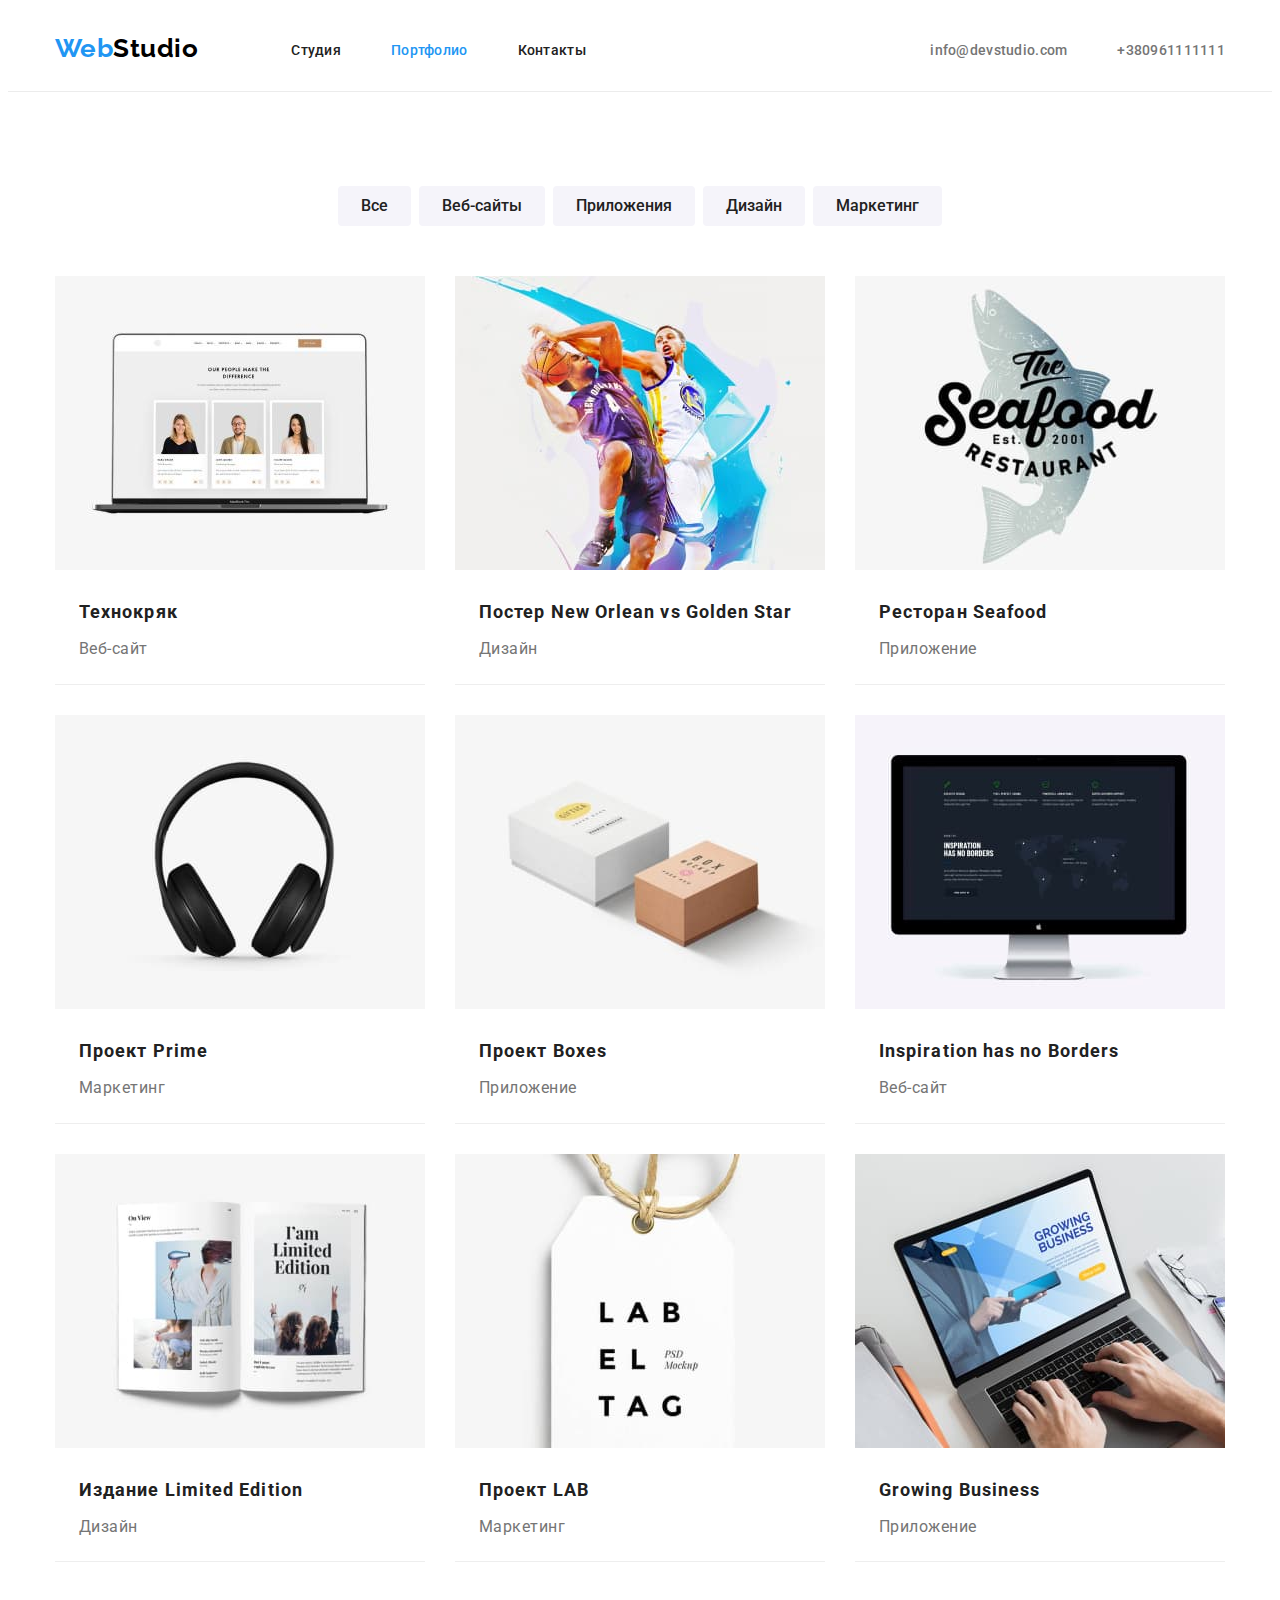
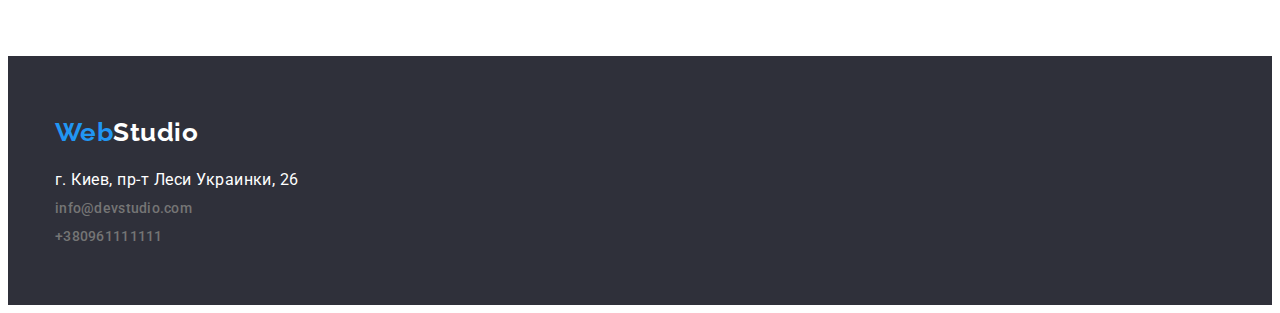
==== portfolio.html @ 04267c16 "Удаляет заголовок" ====
<!DOCTYPE html>
<html lang="ru">
  <head>
    <meta charset="UTF-8" />
    <meta http-equiv="X-UA-Compatible" content="IE=edge" />
    <meta name="viewport" content="width=device-width, initial-scale=1.0" />
    <title>Portfolio</title>
    <link rel="preconnect" href="https://fonts.googleapis.com" />
    <link rel="preconnect" href="https://fonts.gstatic.com" crossorigin />
    <link
      href="https://fonts.googleapis.com/css2?family=Raleway:wght@700&family=Roboto:wght@400;500;700;900&display=swap"
      rel="stylesheet"
    />
    <link
      rel="stylesheet"
      href="node_modules/modern-normalize/modern-normalize.css"
    />
    <link rel="stylesheet" href="./css/style.css" />
  </head>
  <body class="body">
    <header class="page-header">
      <!-- Навигация по сайту -->
      <div class="container">
        <div class="container-flex">
          <nav class="site-nav">
            <a class="logo" href="./index.html" lang="en">
              <span class="logo-style">Web</span>Studio
            </a>
            <ul class="site-nav">
              <li class="list">
                <a class="link" href="./index.html">Студия</a>
              </li>

              <li class="list">
                <a class="link link-style" href="./portfolio.html">Портфолио</a>
              </li>

              <li class="list">
                <a class="link" href="">Контакты</a>
              </li>
            </ul>
          </nav>
          <!-- Контакты -->
          <ul class="contacts">
            <li class="list">
              <a class="link-contact" href="mailto:info@devstudio.com"
                >info@devstudio.com</a
              >
            </li>

            <li class="list">
              <a class="link-contact" href="tell:+380961111111"
                >+380961111111</a
              >
            </li>
          </ul>
        </div>
      </div>
    </header>

    <!-- Продукты студии -->
    <main>
      <section class="section">
        <div class="container">
          <h2 hidden>Перечень продуктов</h2>
          <ul class="button">
            <li class="list">
              <button class="list-button" type="button">Все</button>
            </li>
            <li class="list">
              <button class="list-button" type="button">Веб-сайты</button>
            </li>
            <li class="list">
              <button class="list-button" type="button">Приложения</button>
            </li>
            <li class="list">
              <button class="list-button" type="button">Дизайн</button>
            </li>
            <li class="list">
              <button class="list-button" type="button">Маркетинг</button>
            </li>
          </ul>
          <ul class="products-list">
            <li class="our-products">
              <a href="">
                <img
                  src="./images/img-technokryak.jpg"
                  alt="Сайт технокряк"
                  width="370"
                  height="294"
              /></a>
              <h3 class="item">Технокряк</h3>
              <p class="item-description">Веб-сайт</p>
            </li>

            <li class="our-products">
              <a href="">
                <img
                  src="./images/img-poster.jpg"
                  alt="Постер New Orlean vs Golden Star"
                  width="370"
                  height="294"
                />
              </a>
              <h3 class="item">Постер New Orlean vs Golden Star</h3>
              <p class="item-description">Дизайн</p>
            </li>

            <li class="our-products">
              <a href="">
                <img
                  src="./images/img-seafood.jpg"
                  alt="Приложение Ресторан Seafood"
                  width="370"
                  height="294"
                />
              </a>
              <h3 class="item">Ресторан Seafood</h3>
              <p class="item-description">Приложение</p>
            </li>

            <li class="our-products">
              <a href="">
                <img
                  src="./images/img-prime.jpg"
                  alt="Наушники, проект Prime"
                  width="370"
                  height="294"
                />
              </a>
              <h3 class="item">Проект Prime</h3>
              <p class="item-description">Маркетинг</p>
            </li>

            <li class="our-products">
              <a href="">
                <img
                  src="./images/img-boxes.jpg"
                  alt="Проект Boxes"
                  width="370"
                  height="294"
                />
              </a>
              <h3 class="item">Проект Boxes</h3>
              <p class="item-description">Приложение</p>
            </li>

            <li class="our-products">
              <a href="">
                <img
                  src="./images/img-site.jpg"
                  alt="Веб-сайт Inspiration has no Borders"
                  width="370"
                  height="294"
              /></a>
              <h3 class="item">Inspiration has no Borders</h3>
              <p class="item-description">Веб-сайт</p>
            </li>

            <li class="our-products">
              <a href="">
                <img
                  src="./images/img-design.jpg"
                  alt="Презинтация книги, Издание Limited Edition"
                  width="370"
                  height="294"
              /></a>
              <h3 class="item">Издание Limited Edition</h3>
              <p class="item-description">Дизайн</p>
            </li>

            <li class="our-products">
              <a href=""
                ><img
                  src="./images/img-lab.jpg"
                  alt="Проект LAB"
                  width="370"
                  height="294"
              /></a>
              <h3 class="item">Проект LAB</h3>
              <p class="item-description">Маркетинг</p>
            </li>

            <li class="our-products">
              <a href=""
                ><img
                  src="./images/img-app.jpg"
                  alt="Презинтация приложения GrowingBusiness"
                  width="370"
                  height="294"
              /></a>
              <h3 class="item">Growing Business</h3>
              <p class="item-description">Приложение</p>
            </li>
          </ul>
        </div>
      </section>
    </main>
    <!-- Подвал -->
    <footer class="footer">
      <div class="container footer-container">
        <a class="logo" href="./index.html" lang="en">
          <span class="logo-style">Web</span
          ><span class="logo-style-footer">Studio</span>
        </a>
        <address class="footer-text">г. Киев, пр-т Леси Украинки, 26</address>
        <ul class="footer-contacts-list">
          <li class="list">
            <a class="footer-contact" href="mailto:info@devstudio.com"
              >info@devstudio.com</a
            >
          </li>

          <li class="list">
            <a class="footer-contact" href="tell:+380961111111"
              >+380961111111</a
            >
          </li>
        </ul>
      </div>
    </footer>
  </body>
</html>
---- css/style.css ----
/* Utilites */
:root {
  --primery-text-color: #757575;
  --title-text-color: #212121;
  --accent-color: #fff;
  --style-color: #2196f3;
  --gap: 30px;
  --section-gap: 50px;
}

body {
  color: var(--primery-text-color);
  font-family: Roboto, sans-serif;
  letter-spacing: 0.03em;
  background-color: var(--accent-color);
}

h1,
h2,
h3,
h4,
h5,
h6,
ul,
p {
  margin: 0;
  padding: 0;
  list-style: none;
}

.container {
  width: 1170px;
  margin-left: auto;
  margin-right: auto;
  padding-left: 15px;
  padding-right: 15px;
}

.container-flex {
  display: flex;
}

/* Header */
.page-header {
  border-bottom: 1px solid #ececec;
}

/* Logo */
.logo {
  font-family: Raleway, sans-serif;
  font-weight: 700;
  font-size: 26px;
  line-height: 1.3;
  text-decoration: none;

  color: #000;

  margin-right: 93px;
  margin-top: 24px;
  margin-bottom: 25px;
}

.logo-style {
  color: var(--style-color);
}

.logo-style-footer {
  color: var(--accent-color);
}

/* Site navigation */
.site-nav {
  display: flex;
  align-items: center;
}

.site-nav .list + .list {
  margin-left: var(--section-gap);
}

.site-nav .link {
  font-weight: 500;
  font-size: 14px;
  line-height: 1.14;
  letter-spacing: 0.02em;
  text-decoration: none;

  color: var(--title-text-color);
}

.site-nav .link:hover,
.site-nav .link:focus {
  color: var(--style-color);
}

.site-nav .link-style {
  color: var(--style-color);
}

/* Contacts */
.contacts {
  display: flex;
  margin-left: auto;
  align-items: center;
}

.contacts .list + .list {
  margin-left: var(--section-gap);
}

.contacts .link-contact {
  text-decoration: none;
  font-weight: 500;
  font-size: 14px;
  line-height: 1.14;
  letter-spacing: 0.02em;

  color: inherit;
}

.contacts .link-contact:hover,
.contacts .link-contact:focus {
  color: var(--style-color);
}

/* Hero */
.hero {
  background-color: #2f303a;
  text-align: center;
  padding-top: 200px;
  padding-bottom: 280px;
}

.hero-title {
  font-weight: 900;
  font-size: 44px;
  line-height: 1.36;
  letter-spacing: 0.06em;
  text-transform: uppercase;
  color: var(--accent-color);

  max-width: 696px;
  margin-bottom: var(--gap);
  margin-left: auto;
  margin-right: auto;
}

.hero-btn {
  cursor: pointer;
  font-weight: 700;
  font-size: 16px;
  line-height: 1.87;
  align-items: center;
  letter-spacing: 0.06em;

  color: var(--accent-color);
  background-color: var(--style-color);

  padding: 10px 32px;
  border: 1px solid transparent;
  border-radius: 4px;
}

.hero-btn:hover,
.hero-btn:focus {
  background-color: #188CE8;
}

/* Sections */
.section {
  padding-top: 94px;
  padding-bottom: 94px;
}

/* Features */
.section-title {
  font-weight: 700;
  font-size: 36px;
  line-height: 1.16;
  text-align: center;
  color: var(--title-text-color);
}

.section-subtitle {
  font-weight: 700;
  font-size: 14px;
  line-height: 1.14;
  text-transform: uppercase;
  color: var(--title-text-color);
  margin-bottom: 10px;
}

.section-text {
  font-size: 14px;
  line-height: 1.71;
}

.section-color {
  background-color: #f5f4fa;
}

.features-list {
  display: flex;
  flex-wrap: wrap;
  margin-left: calc(-1 * var(--gap));
  margin-top: calc(-1 * var(--gap));
}

.features-list > .list {
  flex-basis: calc(100% / 4 - 30px);
  margin-left: var(--gap);
  margin-top: var(--gap);
}

/* Our classes */

.section-title {
  margin-bottom: var(--section-gap);
}

.images-list {
  display: flex;
  flex-wrap: wrap;
  margin-left: calc(-1 * var(--gap));
  margin-top: calc(-1 * var(--gap));
}

.images-list > .image {
  flex-basis: calc(100% / 3 - 30px);
  margin-left: var(--gap);
  margin-top: var(--gap);
}

.card-image {
  max-width: 100%;
  height: auto;
  display: block;
}

/* Our team */
section-title {
  margin-bottom: var(--section-gap);
}

.team-list {
  display: flex;
  flex-wrap: wrap;
  margin-left: calc(-1 * var(--gap));
  margin-top: calc(-1 * var(--gap));
}

.team-list > .team-member {
  flex-basis: calc(100% / 4 - 30px);
  margin-left: var(--gap);
  margin-top: var(--gap);
}

.userpic {
  font-weight: 500;
  font-size: 16px;
  line-height: 1.87;
  text-align: center;
  color: var(--title-text-color);
}

.userpic-description {
  font-size: 16px;
  line-height: 1.87;
  text-align: center;
}

/* Buttons*/
.button {
  display: flex;
  justify-content: center;
  margin-bottom: var(--section-gap);
}

.button .list-button {
  color: var(--title-text-color);
  background-color: #f5f4fa;
  cursor: pointer;
}

.button .list-button:focus,
.button .list-button:hover {
  color: var(--accent-color);
  background-color: var(--style-color);
}

.button .list + .list {
  margin-left: 8px;
}

.list-button {
  font-family: inherit;
  font-weight: 500;
  font-size: 16px;
  line-height: 1.62;
  text-align: center;

  padding: 6px 22px;
  border: 1px solid transparent;
  border-radius: 4px;
}

/* Our produtcs */
.products-list {
  display: flex;
  flex-wrap: wrap;
  margin-left: calc(-1 * var(--gap));
  margin-top: calc(-1 * var(--gap));
}

.our-products {
  flex-basis: calc(100% / 3 - var(--gap));
  margin-left: var(--gap);
  margin-top: var(--gap);

  border-bottom: 1px solid #eeeeee;
}

.item {
  font-weight: 700;
  font-size: 18px;
  line-height: 2;
  letter-spacing: 0.06em;
  color: var(--title-text-color);
  margin-top: 20px;
  margin-bottom: 4px;
  padding-left: 24px;
  padding-right: 24px;
}

.item-description {
  font-size: 16px;
  line-height: 1.87;

  padding-bottom: 20px;
  padding-left: 24px;
  padding-right: 24px;
}

/* Footer */
.footer {
  background-color: #2f303a;
}

.footer-container {
  padding-top: 60px;
  padding-bottom: 60px;
}

.footer .footer-text {
  color: var(--accent-color);
  font-style: normal;
}

.footer .footer-contact {
  text-decoration: none;
  font-weight: 500;
  font-size: 14px;
  line-height: 1.14;
  letter-spacing: 0.02em;
  color: inherit;
}

.footer .footer-contact:hover,
.footer .footer-contact:focus {
  color: var(--style-color);
}

.footer-text {
  margin-bottom: 9px;
  margin-top: 20px;
}

.footer-contacts-list .list + .list {
  margin-top: 9px;
}
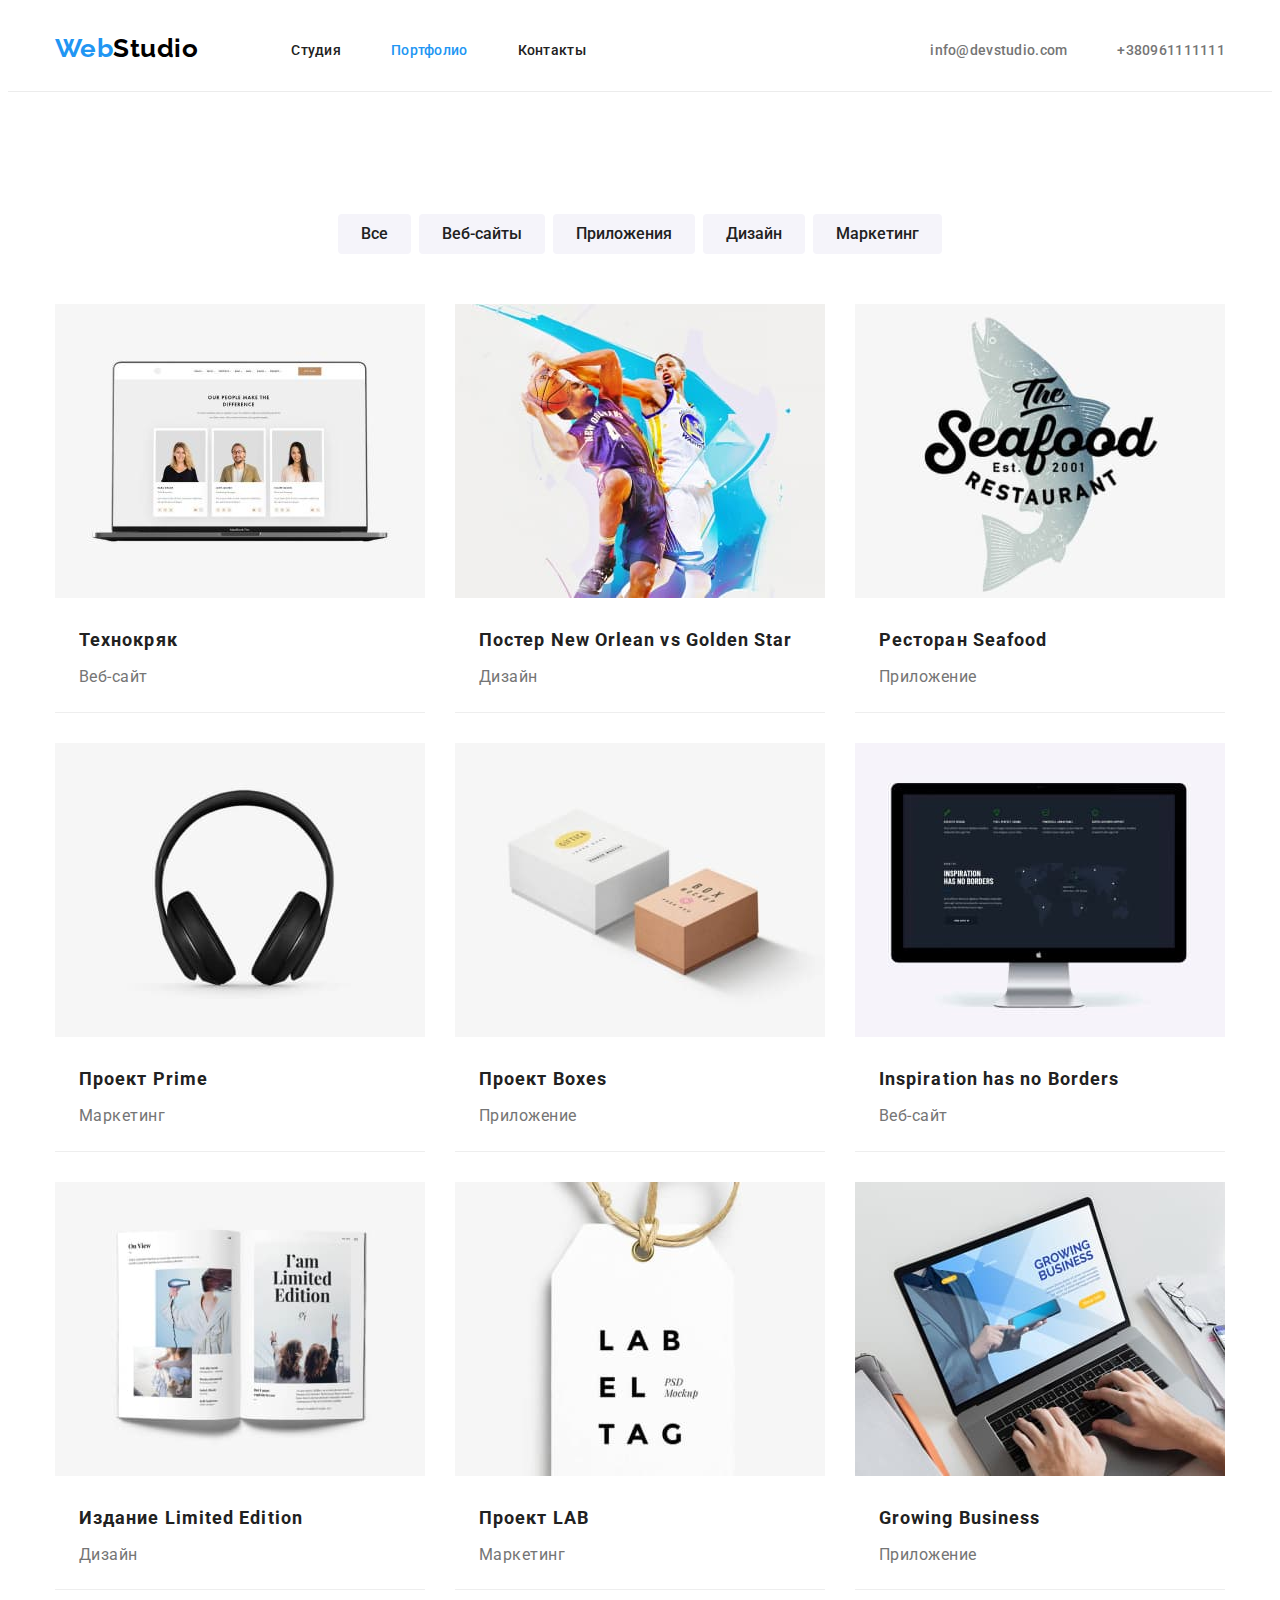
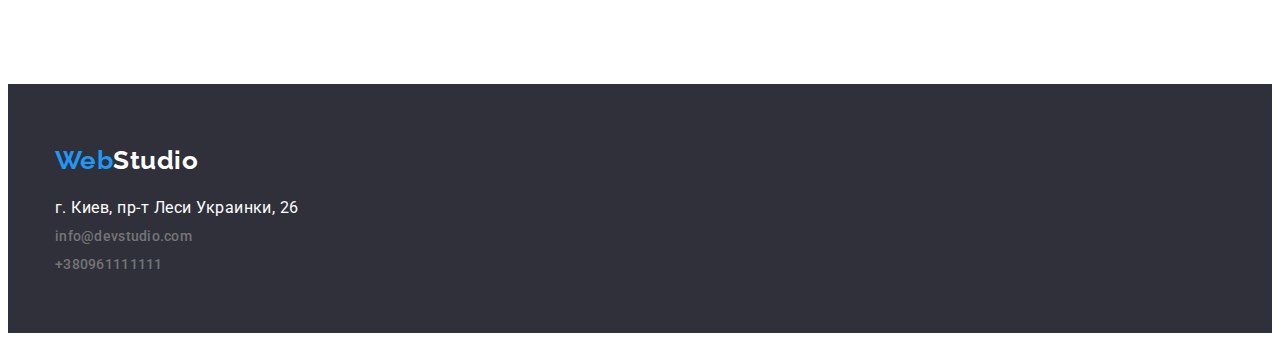
==== commit 351c6e27: "Прячет заголовки правильно." ====
--- a/portfolio.html
+++ b/portfolio.html
@@ -62,7 +62,7 @@
     <main>
       <section class="section">
         <div class="container">
-          <h2 hidden>Перечень продуктов</h2>
+          <h2 class="hidden">Перечень продуктов</h2>
           <ul class="button">
             <li class="list">
               <button class="list-button" type="button">Все</button>
--- a/css/style.css
+++ b/css/style.css
@@ -40,6 +40,10 @@
   display: flex;
 }
 
+.hidden {
+  visibility: hidden;
+}
+
 /* Header */
 .page-header {
   border-bottom: 1px solid #ececec;
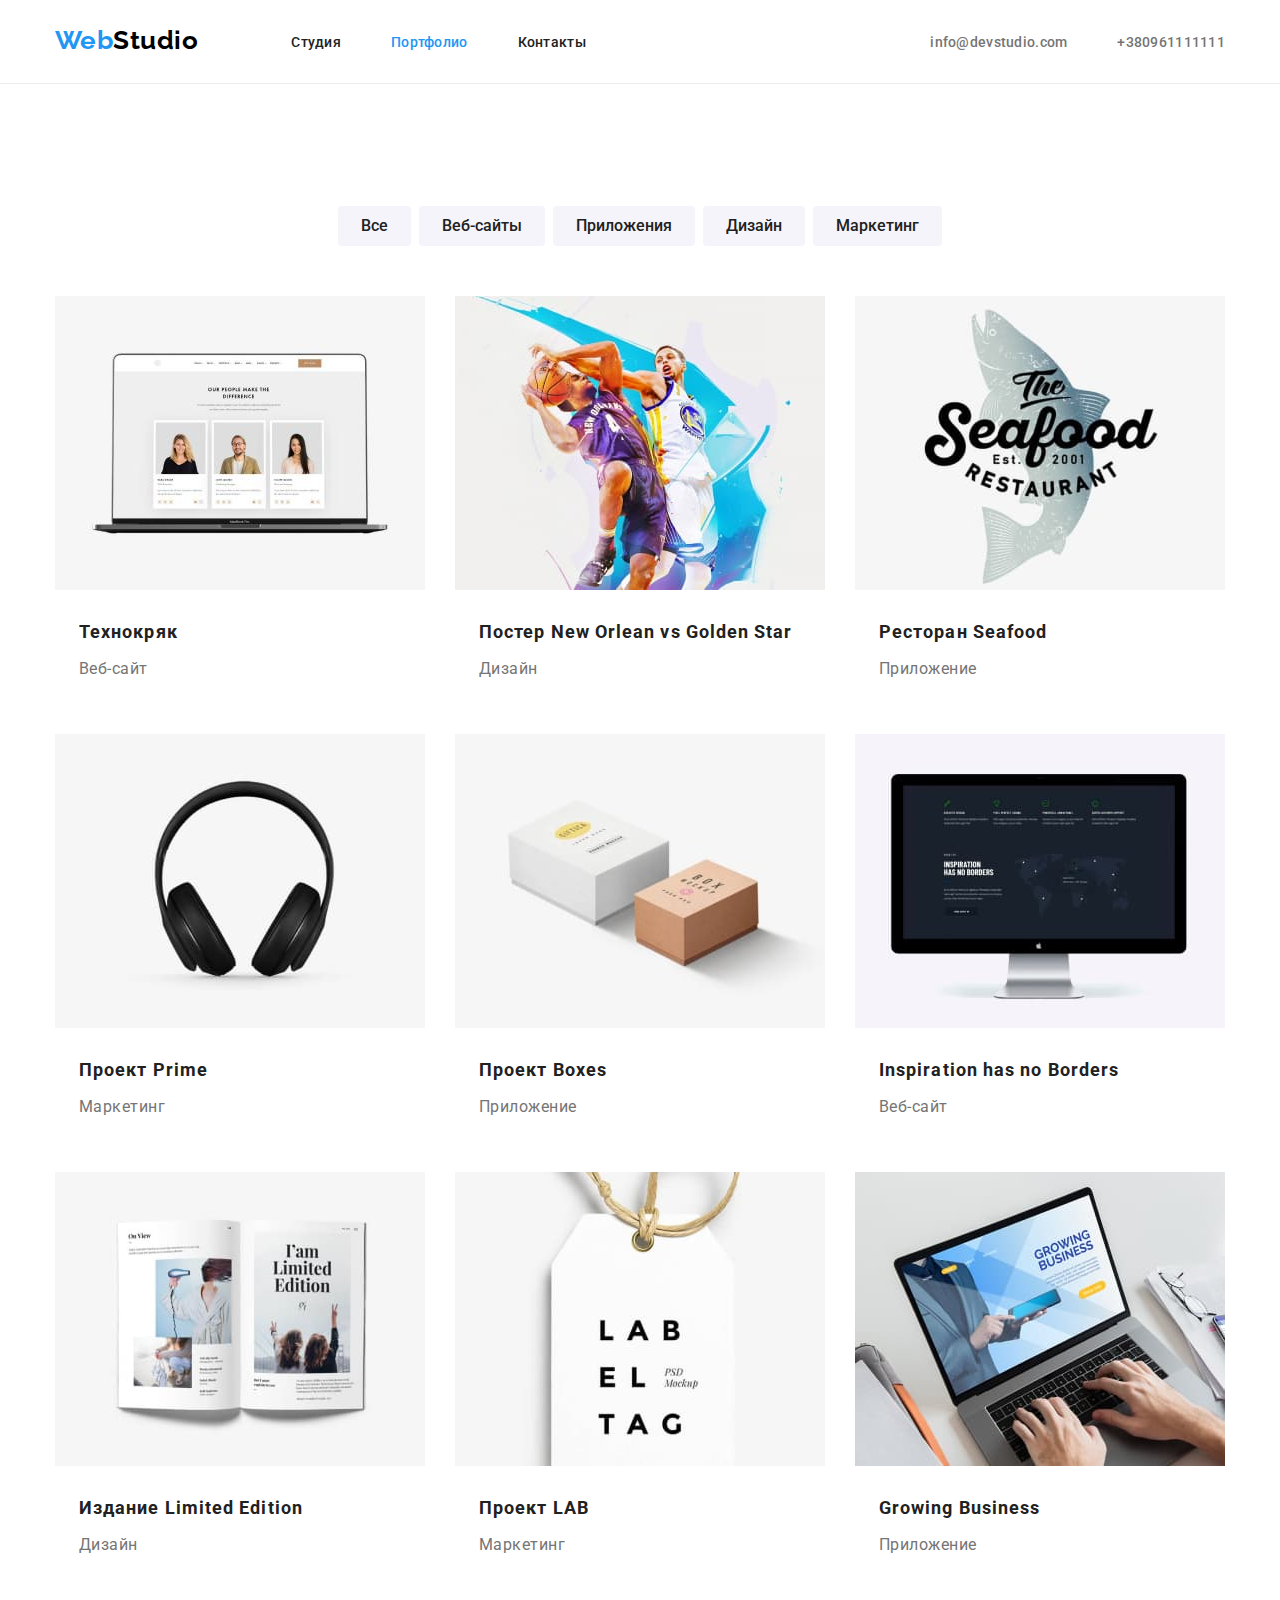
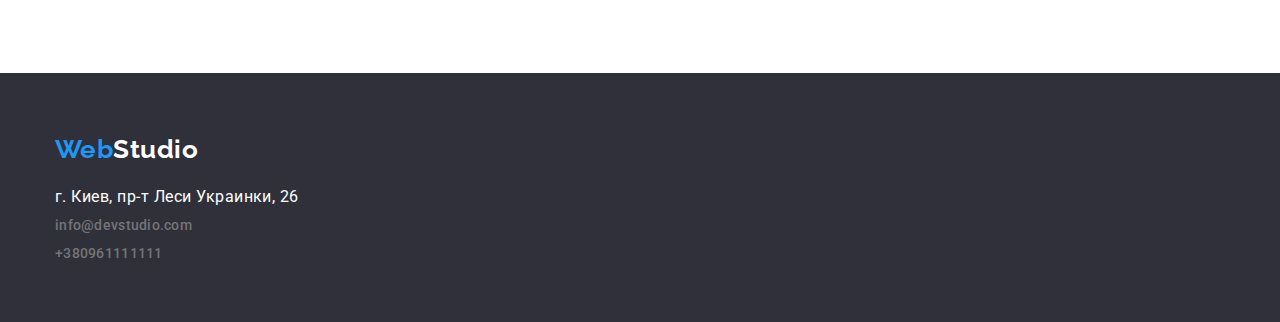
==== commit fc512def: "Убирает зазоры" ====
--- a/portfolio.html
+++ b/portfolio.html
@@ -88,7 +88,8 @@
                   alt="Сайт технокряк"
                   width="370"
                   height="294"
-              /></a>
+                />
+              </a>
               <h3 class="item">Технокряк</h3>
               <p class="item-description">Веб-сайт</p>
             </li>
--- a/css/style.css
+++ b/css/style.css
@@ -9,6 +9,7 @@
 }
 
 body {
+  margin: 0;
   color: var(--primery-text-color);
   font-family: Roboto, sans-serif;
   letter-spacing: 0.03em;
@@ -218,6 +219,10 @@
 
 /* Our classes */
 
+.section-gap {
+  padding-top: 0;
+}
+
 .section-title {
   margin-bottom: var(--section-gap);
 }
@@ -251,12 +256,14 @@
   flex-wrap: wrap;
   margin-left: calc(-1 * var(--gap));
   margin-top: calc(-1 * var(--gap));
+
 }
 
 .team-list > .team-member {
   flex-basis: calc(100% / 4 - 30px);
   margin-left: var(--gap);
   margin-top: var(--gap);
+  background-color: var(--accent-color);
 }
 
 .userpic {
@@ -321,7 +328,9 @@
   margin-left: var(--gap);
   margin-top: var(--gap);
 
-  border-bottom: 1px solid #eeeeee;
+  /* border-bottom: 1px solid #eeeeee;
+  border-left: 1px solid #eeeeee;
+  border-right: 1px solid #eeeeee; */
 }
 
 .item {
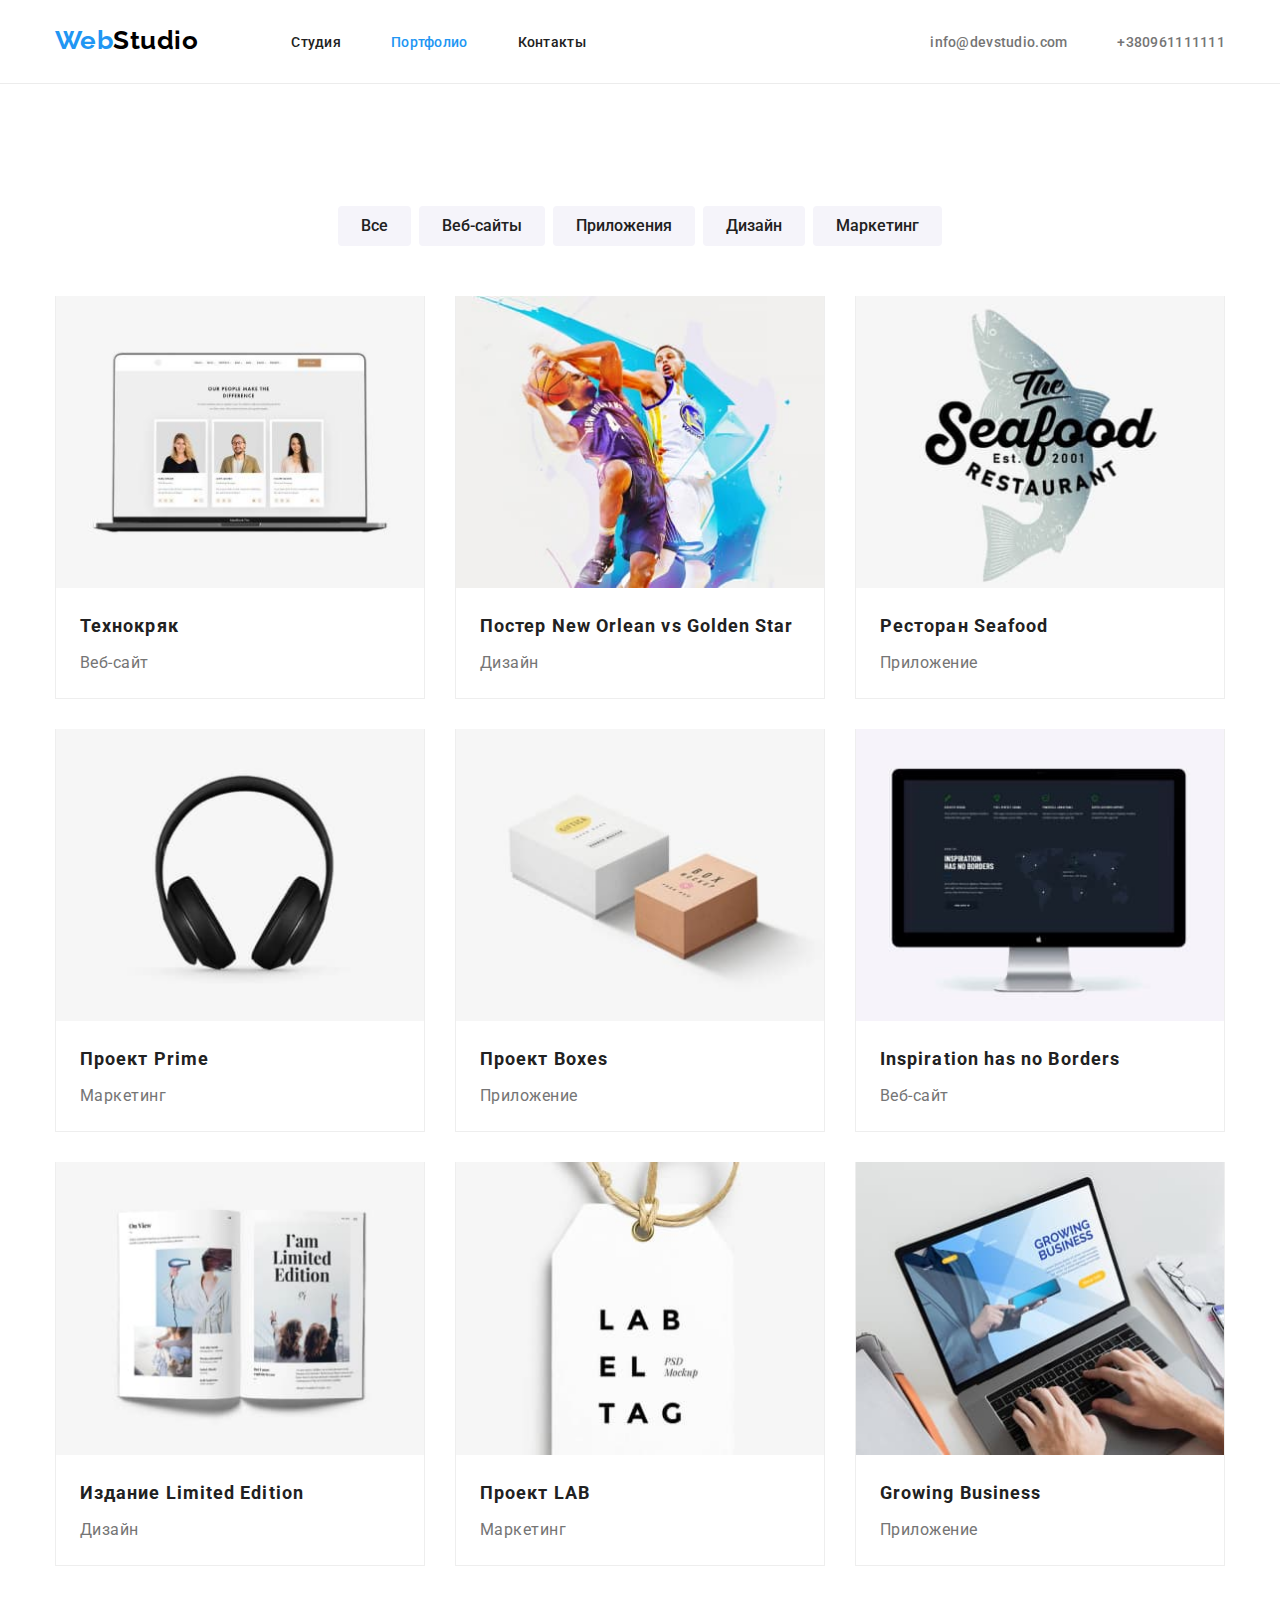
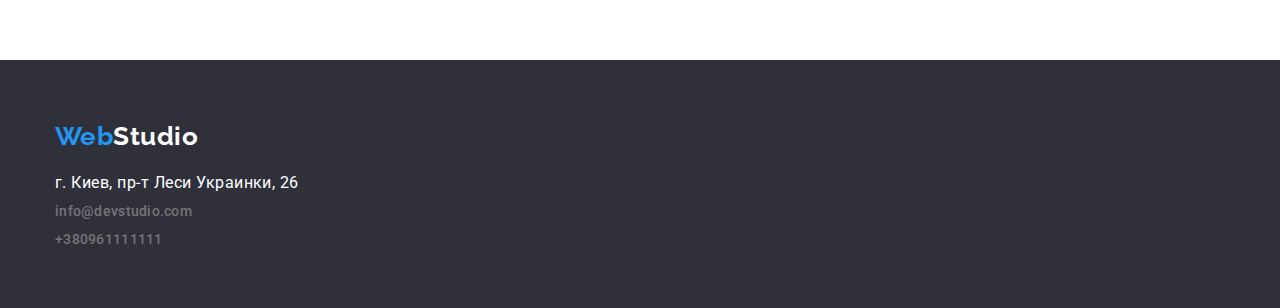
==== commit 908666ee: "Добавляет рамки" ====
--- a/portfolio.html
+++ b/portfolio.html
@@ -82,116 +82,183 @@
           </ul>
           <ul class="products-list">
             <li class="our-products">
-              <a href="">
-                <img
-                  src="./images/img-technokryak.jpg"
-                  alt="Сайт технокряк"
-                  width="370"
-                  height="294"
-                />
-              </a>
-              <h3 class="item">Технокряк</h3>
-              <p class="item-description">Веб-сайт</p>
-            </li>
-
-            <li class="our-products">
-              <a href="">
-                <img
-                  src="./images/img-poster.jpg"
-                  alt="Постер New Orlean vs Golden Star"
-                  width="370"
-                  height="294"
-                />
-              </a>
-              <h3 class="item">Постер New Orlean vs Golden Star</h3>
-              <p class="item-description">Дизайн</p>
-            </li>
-
-            <li class="our-products">
-              <a href="">
-                <img
-                  src="./images/img-seafood.jpg"
-                  alt="Приложение Ресторан Seafood"
-                  width="370"
-                  height="294"
-                />
-              </a>
-              <h3 class="item">Ресторан Seafood</h3>
-              <p class="item-description">Приложение</p>
-            </li>
-
-            <li class="our-products">
-              <a href="">
-                <img
-                  src="./images/img-prime.jpg"
-                  alt="Наушники, проект Prime"
-                  width="370"
-                  height="294"
-                />
-              </a>
-              <h3 class="item">Проект Prime</h3>
-              <p class="item-description">Маркетинг</p>
-            </li>
-
-            <li class="our-products">
-              <a href="">
-                <img
-                  src="./images/img-boxes.jpg"
-                  alt="Проект Boxes"
-                  width="370"
-                  height="294"
-                />
-              </a>
-              <h3 class="item">Проект Boxes</h3>
-              <p class="item-description">Приложение</p>
-            </li>
-
-            <li class="our-products">
-              <a href="">
-                <img
-                  src="./images/img-site.jpg"
-                  alt="Веб-сайт Inspiration has no Borders"
-                  width="370"
-                  height="294"
-              /></a>
-              <h3 class="item">Inspiration has no Borders</h3>
-              <p class="item-description">Веб-сайт</p>
-            </li>
-
-            <li class="our-products">
-              <a href="">
-                <img
-                  src="./images/img-design.jpg"
-                  alt="Презинтация книги, Издание Limited Edition"
-                  width="370"
-                  height="294"
-              /></a>
-              <h3 class="item">Издание Limited Edition</h3>
-              <p class="item-description">Дизайн</p>
-            </li>
-
-            <li class="our-products">
-              <a href=""
-                ><img
-                  src="./images/img-lab.jpg"
-                  alt="Проект LAB"
-                  width="370"
-                  height="294"
-              /></a>
-              <h3 class="item">Проект LAB</h3>
-              <p class="item-description">Маркетинг</p>
-            </li>
-
-            <li class="our-products">
-              <a href=""
-                ><img
-                  src="./images/img-app.jpg"
-                  alt="Презинтация приложения GrowingBusiness"
-                  width="370"
-                  height="294"
-              /></a>
-              <h3 class="item">Growing Business</h3>
-              <p class="item-description">Приложение</p>
+              <div class="product-card">
+                <a href="">
+                  <div class="image-thumb">
+                    <img
+                      class="img"
+                      src="./images/img-technokryak.jpg"
+                      alt="Сайт технокряк"
+                      width="370"
+                      height="294"
+                    />
+                  </div>
+                </a>
+                <div class="test2">
+                  <h3 class="item">Технокряк</h3>
+                  <p class="item-description">Веб-сайт</p>
+                </div>
+              </div>
+            </li>
+
+            <li class="our-products">
+              <div class="product-card">
+                <a href="">
+                  <div class="image-thumb">
+                    <img
+                      class="img"
+                      src="./images/img-poster.jpg"
+                      alt="Постер New Orlean vs Golden Star"
+                      width="370"
+                      height="294"
+                    />
+                  </div>
+                </a>
+
+                <div class="test2">
+                  <h3 class="item">Постер New Orlean vs Golden Star</h3>
+                  <p class="item-description">Дизайн</p>
+                </div>
+              </div>
+            </li>
+
+            <li class="our-products">
+              <div class="product-card">
+                <a href="">
+                  <div class="image-thumb">
+                    <img
+                      class="img"
+                      src="./images/img-seafood.jpg"
+                      alt="Приложение Ресторан Seafood"
+                      width="370"
+                      height="294"
+                    />
+                  </div>
+                </a>
+
+                <div class="test2">
+                  <h3 class="item">Ресторан Seafood</h3>
+                  <p class="item-description">Приложение</p>
+                </div>
+              </div>
+            </li>
+
+            <li class="our-products">
+              <div class="product-card">
+                <a href="">
+                  <div class="image-thumb">
+                    <img
+                      class="img"
+                      src="./images/img-prime.jpg"
+                      alt="Наушники, проект Prime"
+                      width="370"
+                      height="294"
+                    />
+                  </div>
+                </a>
+                <div class="test2">
+                  <h3 class="item">Проект Prime</h3>
+                  <p class="item-description">Маркетинг</p>
+                </div>
+              </div>
+            </li>
+
+            <li class="our-products">
+              <div class="product-card">
+                <a href="">
+                  <div class="image-thumb">
+                    <img
+                      class="img"
+                      src="./images/img-boxes.jpg"
+                      alt="Проект Boxes"
+                      width="370"
+                      height="294"
+                    />
+                  </div>
+                </a>
+                <div class="test2">
+                  <h3 class="item">Проект Boxes</h3>
+                  <p class="item-description">Приложение</p>
+                </div>
+              </div>
+            </li>
+
+            <li class="our-products">
+              <div class="product-card">
+                <a href="">
+                  <div class="image-thumb">
+                    <img
+                      class="img"
+                      src="./images/img-site.jpg"
+                      alt="Веб-сайт Inspiration has no Borders"
+                      width="370"
+                      height="294"
+                    />
+                  </div>
+                </a>
+                <div class="test2">
+                  <h3 class="item">Inspiration has no Borders</h3>
+                  <p class="item-description">Веб-сайт</p>
+                </div>
+              </div>
+            </li>
+
+            <li class="our-products">
+              <div class="product-card">
+                <a href="">
+                  <div class="image-thumb">
+                    <img
+                      class="img"
+                      src="./images/img-design.jpg"
+                      alt="Презинтация книги, Издание Limited Edition"
+                      width="370"
+                      height="294"
+                    />
+                  </div>
+                </a>
+                <div class="test2">
+                  <h3 class="item">Издание Limited Edition</h3>
+                  <p class="item-description">Дизайн</p>
+                </div>
+              </div>
+            </li>
+
+            <li class="our-products">
+              <div class="product-card">
+                <a href="">
+                  <div class="image-thumb">
+                    <img
+                      class="img"
+                      src="./images/img-lab.jpg"
+                      alt="Проект LAB"
+                      width="370"
+                      height="294"
+                    /></div
+                ></a>
+                <div class="test2">
+                  <h3 class="item">Проект LAB</h3>
+                  <p class="item-description">Маркетинг</p>
+                </div>
+              </div>
+            </li>
+
+            <li class="our-products">
+              <div class="product-card">
+                <a href="">
+                  <div class="image-thumb">
+                    <img
+                      class="img"
+                      src="./images/img-app.jpg"
+                      alt="Презинтация приложения GrowingBusiness"
+                      width="370"
+                      height="294"
+                    /></div
+                ></a>
+                <div class="test2">
+                  <h3 class="item">Growing Business</h3>
+                  <p class="item-description">Приложение</p>
+                </div>
+              </div>
             </li>
           </ul>
         </div>
--- a/css/style.css
+++ b/css/style.css
@@ -168,7 +168,7 @@
 
 .hero-btn:hover,
 .hero-btn:focus {
-  background-color: #188CE8;
+  background-color: #188ce8;
 }
 
 /* Sections */
@@ -212,7 +212,7 @@
 }
 
 .features-list > .list {
-  flex-basis: calc(100% / 4 - 30px);
+  flex-basis: calc(100% / 4 - var(--gap));
   margin-left: var(--gap);
   margin-top: var(--gap);
 }
@@ -256,7 +256,6 @@
   flex-wrap: wrap;
   margin-left: calc(-1 * var(--gap));
   margin-top: calc(-1 * var(--gap));
-
 }
 
 .team-list > .team-member {
@@ -311,6 +310,7 @@
   text-align: center;
 
   padding: 6px 22px;
+
   border: 1px solid transparent;
   border-radius: 4px;
 }
@@ -323,14 +323,22 @@
   margin-top: calc(-1 * var(--gap));
 }
 
-.our-products {
+.products-list > .our-products {
   flex-basis: calc(100% / 3 - var(--gap));
   margin-left: var(--gap);
   margin-top: var(--gap);
-
-  /* border-bottom: 1px solid #eeeeee;
+}
+
+.product-card {
+  border-bottom: 1px solid #eeeeee;
   border-left: 1px solid #eeeeee;
-  border-right: 1px solid #eeeeee; */
+  border-right: 1px solid #eeeeee;
+}
+
+.img {
+  display: block;
+  max-width: 100%;
+  height: auto;
 }
 
 .item {
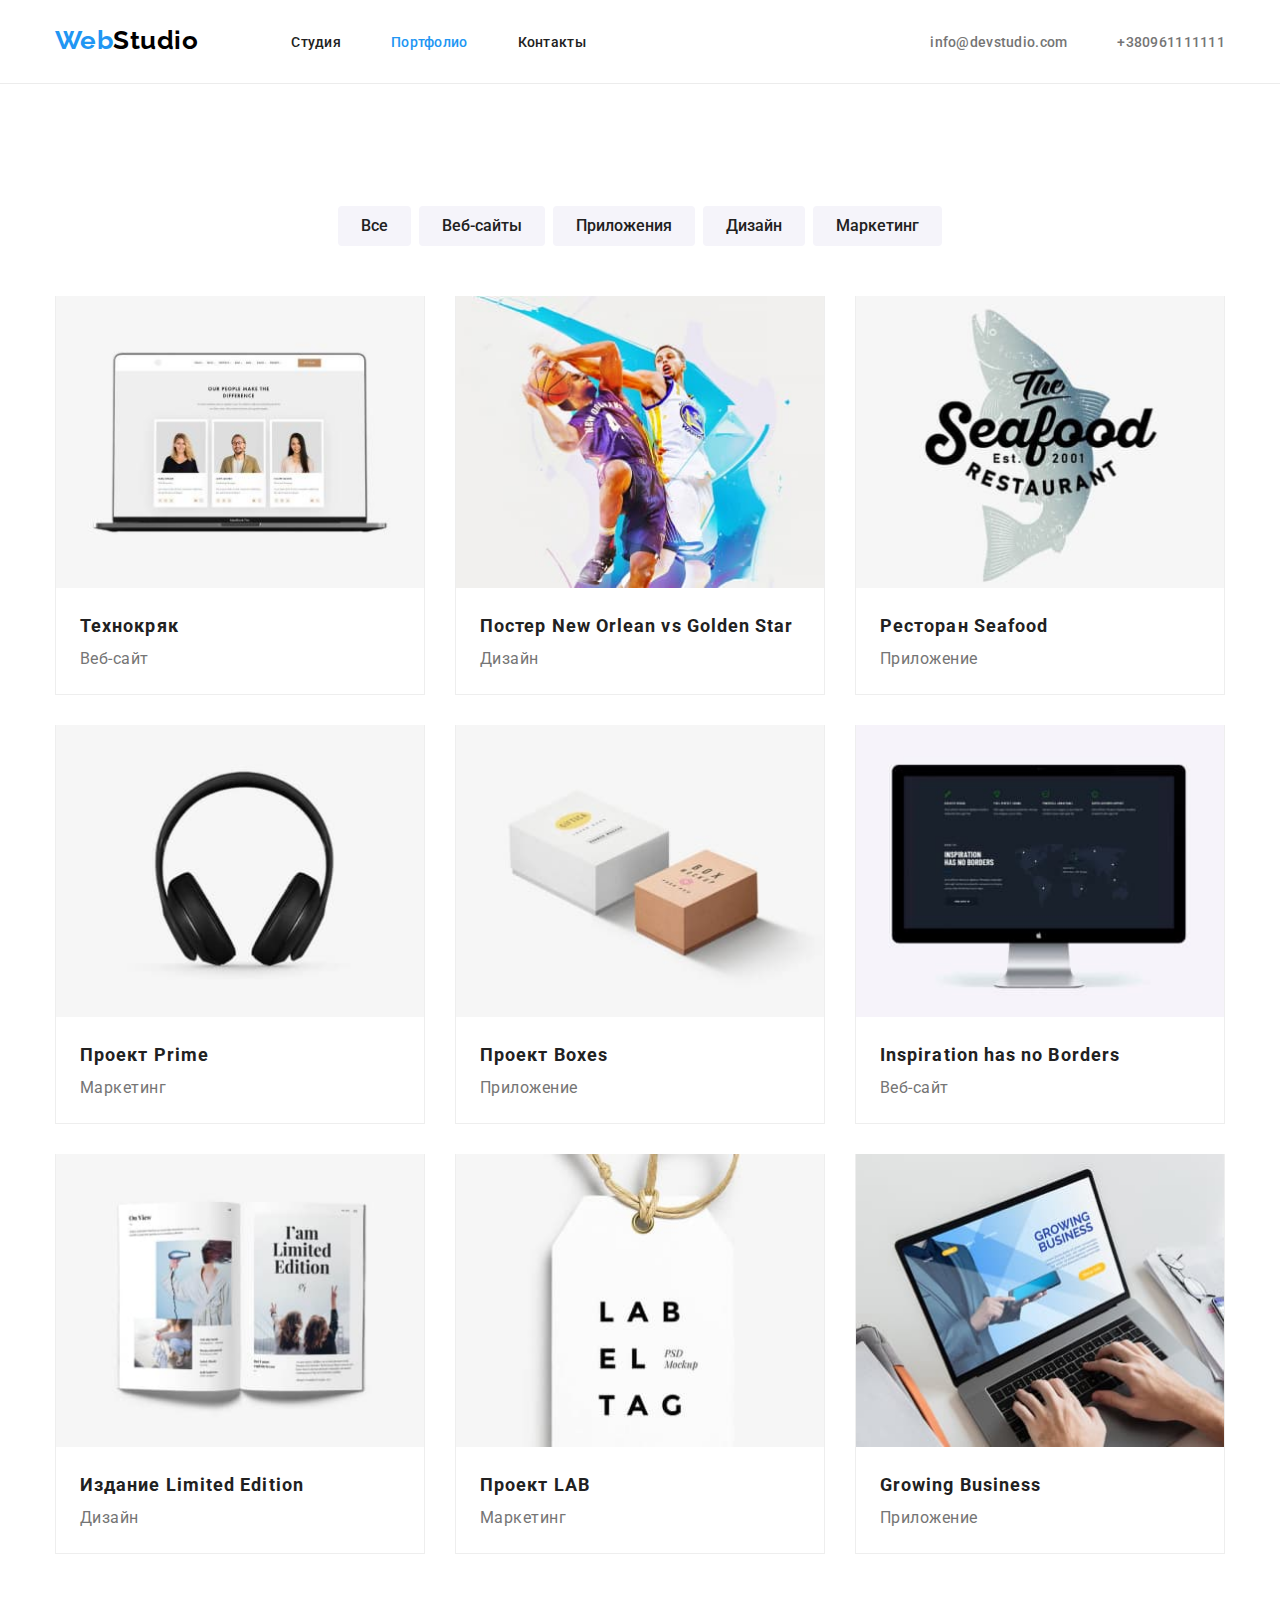
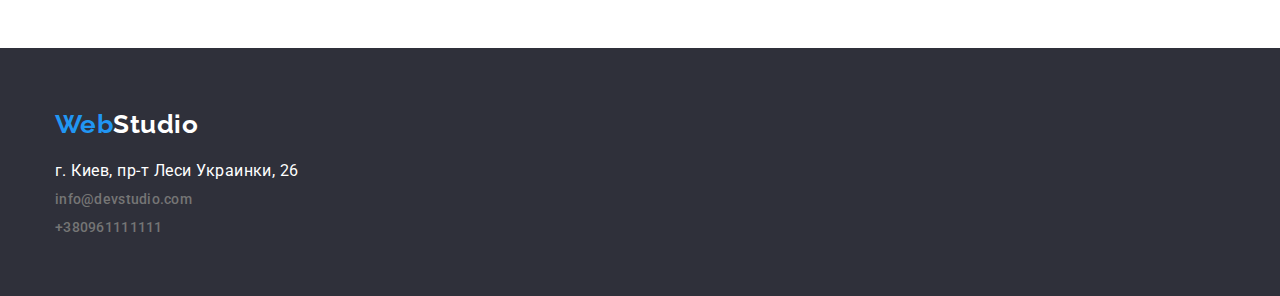
==== commit 10f59268: "Добавляет класс" ====
--- a/portfolio.html
+++ b/portfolio.html
@@ -94,7 +94,7 @@
                     />
                   </div>
                 </a>
-                <div class="test2">
+                <div class="img-description">
                   <h3 class="item">Технокряк</h3>
                   <p class="item-description">Веб-сайт</p>
                 </div>
@@ -115,7 +115,7 @@
                   </div>
                 </a>
 
-                <div class="test2">
+                <div class="img-description">
                   <h3 class="item">Постер New Orlean vs Golden Star</h3>
                   <p class="item-description">Дизайн</p>
                 </div>
@@ -136,7 +136,7 @@
                   </div>
                 </a>
 
-                <div class="test2">
+                <div class="img-description">
                   <h3 class="item">Ресторан Seafood</h3>
                   <p class="item-description">Приложение</p>
                 </div>
@@ -156,7 +156,7 @@
                     />
                   </div>
                 </a>
-                <div class="test2">
+                <div class="img-description">
                   <h3 class="item">Проект Prime</h3>
                   <p class="item-description">Маркетинг</p>
                 </div>
@@ -176,7 +176,7 @@
                     />
                   </div>
                 </a>
-                <div class="test2">
+                <div class="img-description">
                   <h3 class="item">Проект Boxes</h3>
                   <p class="item-description">Приложение</p>
                 </div>
@@ -196,7 +196,7 @@
                     />
                   </div>
                 </a>
-                <div class="test2">
+                <div class="img-description">
                   <h3 class="item">Inspiration has no Borders</h3>
                   <p class="item-description">Веб-сайт</p>
                 </div>
@@ -216,7 +216,7 @@
                     />
                   </div>
                 </a>
-                <div class="test2">
+                <div class="img-description">
                   <h3 class="item">Издание Limited Edition</h3>
                   <p class="item-description">Дизайн</p>
                 </div>
@@ -235,7 +235,7 @@
                       height="294"
                     /></div
                 ></a>
-                <div class="test2">
+                <div class="img-description">
                   <h3 class="item">Проект LAB</h3>
                   <p class="item-description">Маркетинг</p>
                 </div>
@@ -254,7 +254,7 @@
                       height="294"
                     /></div
                 ></a>
-                <div class="test2">
+                <div class="img-description">
                   <h3 class="item">Growing Business</h3>
                   <p class="item-description">Приложение</p>
                 </div>
--- a/css/style.css
+++ b/css/style.css
@@ -341,25 +341,29 @@
   height: auto;
 }
 
+.img-description {
+  padding: 20px 24px;
+}
+
 .item {
   font-weight: 700;
   font-size: 18px;
   line-height: 2;
   letter-spacing: 0.06em;
   color: var(--title-text-color);
-  margin-top: 20px;
-  margin-bottom: 4px;
+  /* margin-top: 20px; */
+  /* margin-bottom: 4px;
   padding-left: 24px;
-  padding-right: 24px;
+  padding-right: 24px; */
 }
 
 .item-description {
   font-size: 16px;
   line-height: 1.87;
 
-  padding-bottom: 20px;
+  /* padding-bottom: 20px;
   padding-left: 24px;
-  padding-right: 24px;
+  padding-right: 24px; */
 }
 
 /* Footer */
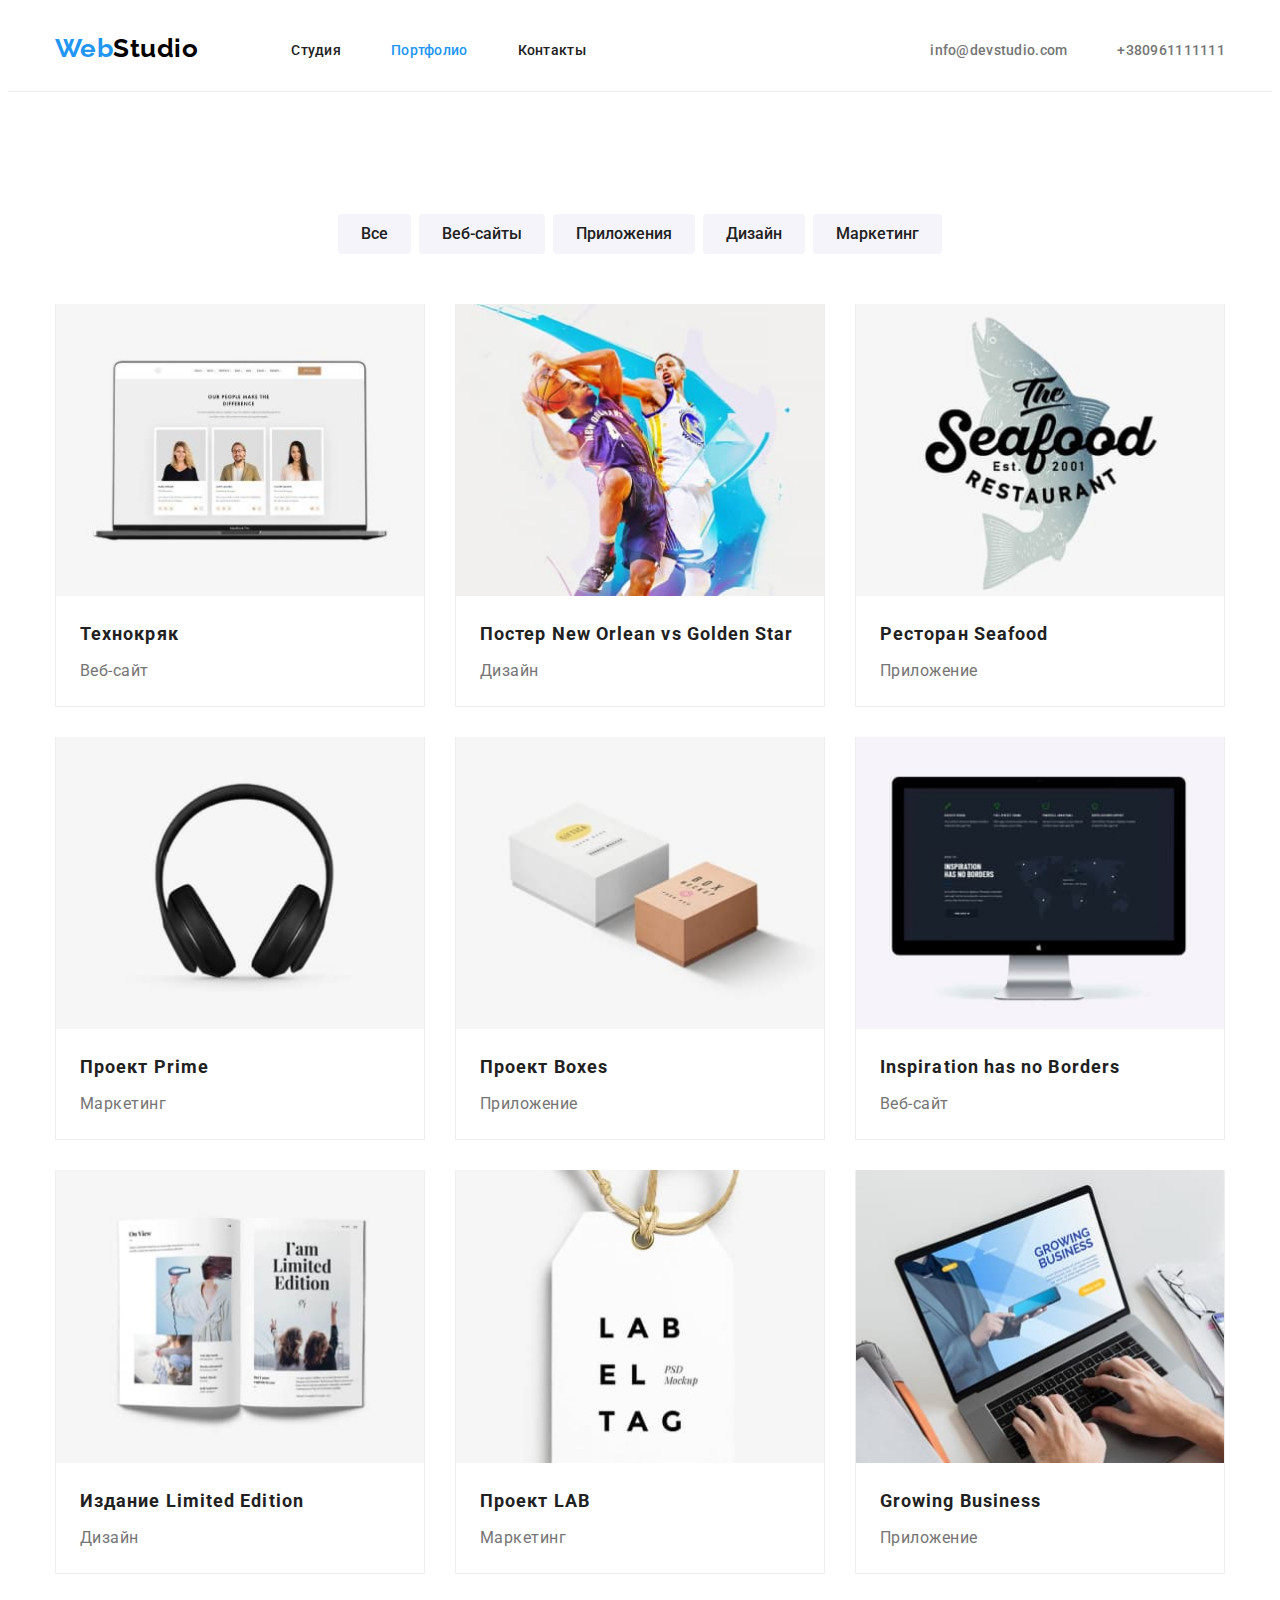
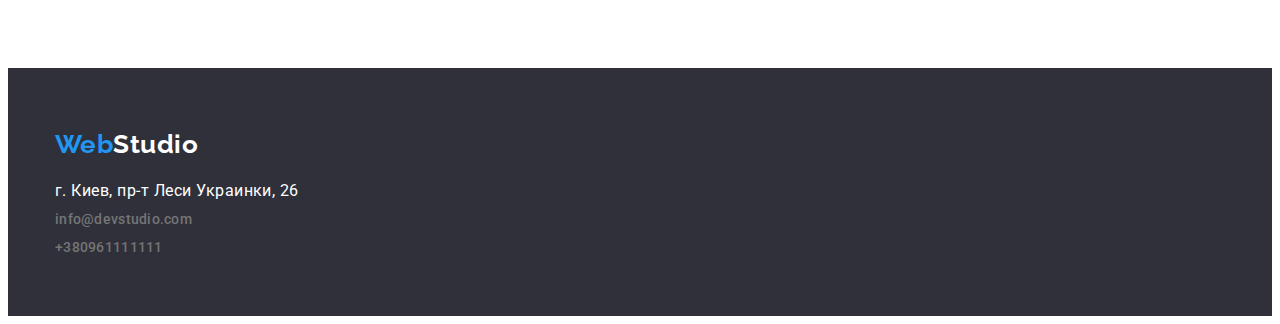
==== commit 99f8fbb3: "Добавляет модерн нормалайз" ====
--- a/portfolio.html
+++ b/portfolio.html
@@ -13,7 +13,10 @@
     />
     <link
       rel="stylesheet"
-      href="node_modules/modern-normalize/modern-normalize.css"
+      href="https://cdnjs.cloudflare.com/ajax/libs/modern-normalize/1.1.0/modern-normalize.min.css"
+      integrity="sha512-wpPYUAdjBVSE4KJnH1VR1HeZfpl1ub8YT/NKx4PuQ5NmX2tKuGu6U/JRp5y+Y8XG2tV+wKQpNHVUX03MfMFn9Q=="
+      crossorigin="anonymous"
+      referrerpolicy="no-referrer"
     />
     <link rel="stylesheet" href="./css/style.css" />
   </head>
@@ -89,8 +92,6 @@
                       class="img"
                       src="./images/img-technokryak.jpg"
                       alt="Сайт технокряк"
-                      width="370"
-                      height="294"
                     />
                   </div>
                 </a>
@@ -109,8 +110,6 @@
                       class="img"
                       src="./images/img-poster.jpg"
                       alt="Постер New Orlean vs Golden Star"
-                      width="370"
-                      height="294"
                     />
                   </div>
                 </a>
@@ -130,8 +129,6 @@
                       class="img"
                       src="./images/img-seafood.jpg"
                       alt="Приложение Ресторан Seafood"
-                      width="370"
-                      height="294"
                     />
                   </div>
                 </a>
@@ -151,8 +148,6 @@
                       class="img"
                       src="./images/img-prime.jpg"
                       alt="Наушники, проект Prime"
-                      width="370"
-                      height="294"
                     />
                   </div>
                 </a>
@@ -171,8 +166,6 @@
                       class="img"
                       src="./images/img-boxes.jpg"
                       alt="Проект Boxes"
-                      width="370"
-                      height="294"
                     />
                   </div>
                 </a>
@@ -191,8 +184,6 @@
                       class="img"
                       src="./images/img-site.jpg"
                       alt="Веб-сайт Inspiration has no Borders"
-                      width="370"
-                      height="294"
                     />
                   </div>
                 </a>
@@ -211,8 +202,6 @@
                       class="img"
                       src="./images/img-design.jpg"
                       alt="Презинтация книги, Издание Limited Edition"
-                      width="370"
-                      height="294"
                     />
                   </div>
                 </a>
@@ -231,8 +220,6 @@
                       class="img"
                       src="./images/img-lab.jpg"
                       alt="Проект LAB"
-                      width="370"
-                      height="294"
                     /></div
                 ></a>
                 <div class="img-description">
@@ -249,9 +236,7 @@
                     <img
                       class="img"
                       src="./images/img-app.jpg"
-                      alt="Презинтация приложения GrowingBusiness"
-                      width="370"
-                      height="294"
+                      alt="Презентация приложения GrowingBusiness"
                     /></div
                 ></a>
                 <div class="img-description">
--- a/css/style.css
+++ b/css/style.css
@@ -9,7 +9,6 @@
 }
 
 body {
-  margin: 0;
   color: var(--primery-text-color);
   font-family: Roboto, sans-serif;
   letter-spacing: 0.03em;
@@ -240,11 +239,11 @@
   margin-top: var(--gap);
 }
 
-.card-image {
+/* .card-image {
   max-width: 100%;
   height: auto;
   display: block;
-}
+} */
 
 /* Our team */
 section-title {
@@ -262,6 +261,7 @@
   flex-basis: calc(100% / 4 - 30px);
   margin-left: var(--gap);
   margin-top: var(--gap);
+
   background-color: var(--accent-color);
 }
 
@@ -271,12 +271,18 @@
   line-height: 1.87;
   text-align: center;
   color: var(--title-text-color);
+  margin-bottom: 10px;
 }
 
 .userpic-description {
   font-size: 16px;
   line-height: 1.87;
   text-align: center;
+}
+
+.card-userpic {
+  padding-top: 30px;
+  padding-bottom: 30px;
 }
 
 /* Buttons*/
@@ -351,19 +357,12 @@
   line-height: 2;
   letter-spacing: 0.06em;
   color: var(--title-text-color);
-  /* margin-top: 20px; */
-  /* margin-bottom: 4px;
-  padding-left: 24px;
-  padding-right: 24px; */
+  margin-bottom: 4px;
 }
 
 .item-description {
   font-size: 16px;
   line-height: 1.87;
-
-  /* padding-bottom: 20px;
-  padding-left: 24px;
-  padding-right: 24px; */
 }
 
 /* Footer */
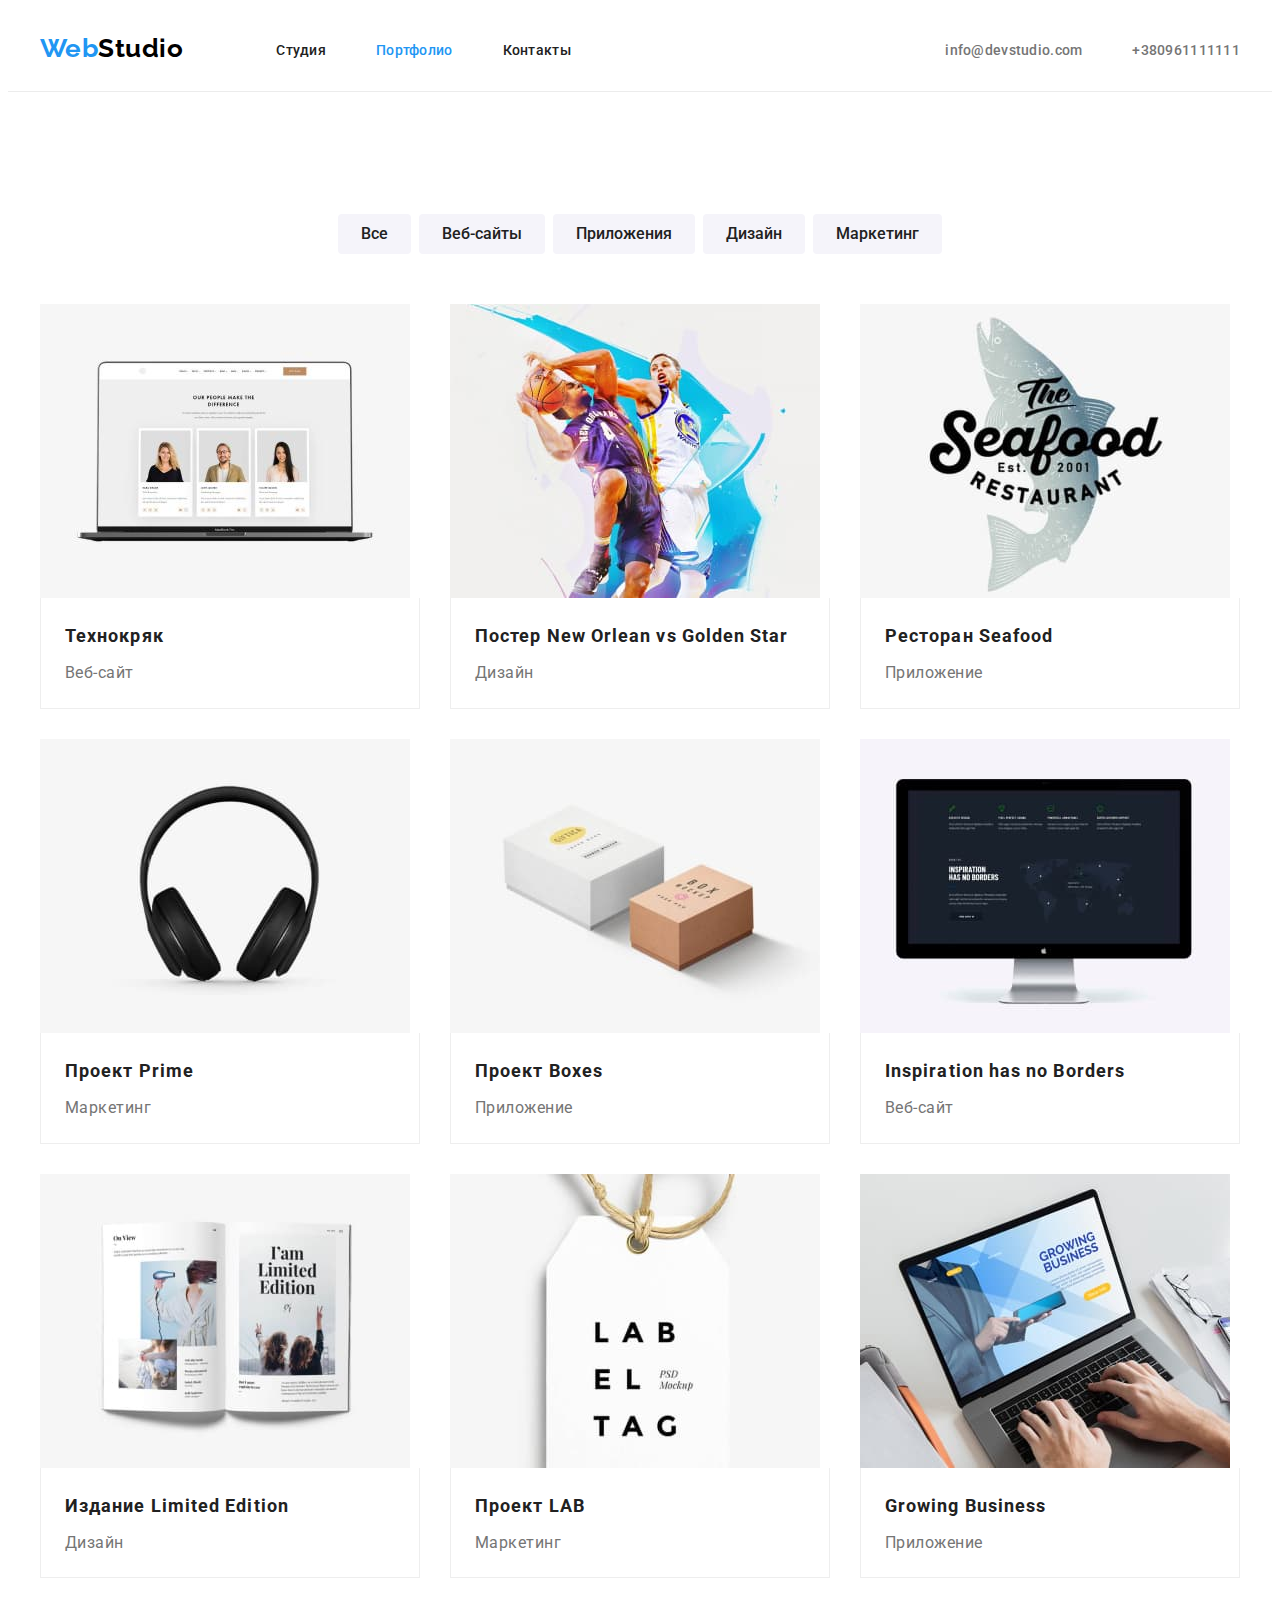
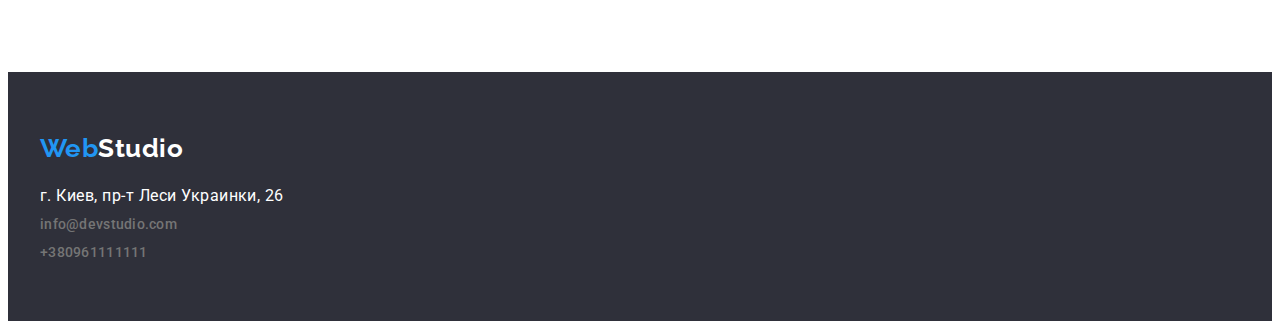
==== commit 3bd9f7b9: "changes container settings" ====
--- a/portfolio.html
+++ b/portfolio.html
@@ -89,7 +89,6 @@
                 <a href="">
                   <div class="image-thumb">
                     <img
-                      class="img"
                       src="./images/img-technokryak.jpg"
                       alt="Сайт технокряк"
                     />
@@ -107,9 +106,8 @@
                 <a href="">
                   <div class="image-thumb">
                     <img
-                      class="img"
                       src="./images/img-poster.jpg"
-                      alt="Постер New Orlean vs Golden Star"
+                      alt="Постер NewNew Orlean vs Golden Star"
                     />
                   </div>
                 </a>
@@ -126,7 +124,6 @@
                 <a href="">
                   <div class="image-thumb">
                     <img
-                      class="img"
                       src="./images/img-seafood.jpg"
                       alt="Приложение Ресторан Seafood"
                     />
@@ -145,7 +142,6 @@
                 <a href="">
                   <div class="image-thumb">
                     <img
-                      class="img"
                       src="./images/img-prime.jpg"
                       alt="Наушники, проект Prime"
                     />
@@ -162,11 +158,7 @@
               <div class="product-card">
                 <a href="">
                   <div class="image-thumb">
-                    <img
-                      class="img"
-                      src="./images/img-boxes.jpg"
-                      alt="Проект Boxes"
-                    />
+                    <img src="./images/img-boxes.jpg" alt="Проект Boxes" />
                   </div>
                 </a>
                 <div class="img-description">
@@ -181,7 +173,6 @@
                 <a href="">
                   <div class="image-thumb">
                     <img
-                      class="img"
                       src="./images/img-site.jpg"
                       alt="Веб-сайт Inspiration has no Borders"
                     />
@@ -199,7 +190,6 @@
                 <a href="">
                   <div class="image-thumb">
                     <img
-                      class="img"
                       src="./images/img-design.jpg"
                       alt="Презинтация книги, Издание Limited Edition"
                     />
@@ -216,11 +206,7 @@
               <div class="product-card">
                 <a href="">
                   <div class="image-thumb">
-                    <img
-                      class="img"
-                      src="./images/img-lab.jpg"
-                      alt="Проект LAB"
-                    /></div
+                    <img src="./images/img-lab.jpg" alt="Проект LAB" /></div
                 ></a>
                 <div class="img-description">
                   <h3 class="item">Проект LAB</h3>
@@ -234,7 +220,6 @@
                 <a href="">
                   <div class="image-thumb">
                     <img
-                      class="img"
                       src="./images/img-app.jpg"
                       alt="Презентация приложения GrowingBusiness"
                     /></div
--- a/css/style.css
+++ b/css/style.css
@@ -28,8 +28,14 @@
   list-style: none;
 }
 
+img {
+  max-width: 100%;
+  height: auto;
+  display: block;
+}
+
 .container {
-  width: 1170px;
+  width: 1200px;
   margin-left: auto;
   margin-right: auto;
   padding-left: 15px;
@@ -239,12 +245,6 @@
   margin-top: var(--gap);
 }
 
-/* .card-image {
-  max-width: 100%;
-  height: auto;
-  display: block;
-} */
-
 /* Our team */
 section-title {
   margin-bottom: var(--section-gap);
@@ -335,22 +335,13 @@
   margin-top: var(--gap);
 }
 
-.product-card {
+.img-description {
+  padding: 20px 24px;
   border-bottom: 1px solid #eeeeee;
   border-left: 1px solid #eeeeee;
   border-right: 1px solid #eeeeee;
 }
 
-.img {
-  display: block;
-  max-width: 100%;
-  height: auto;
-}
-
-.img-description {
-  padding: 20px 24px;
-}
-
 .item {
   font-weight: 700;
   font-size: 18px;
